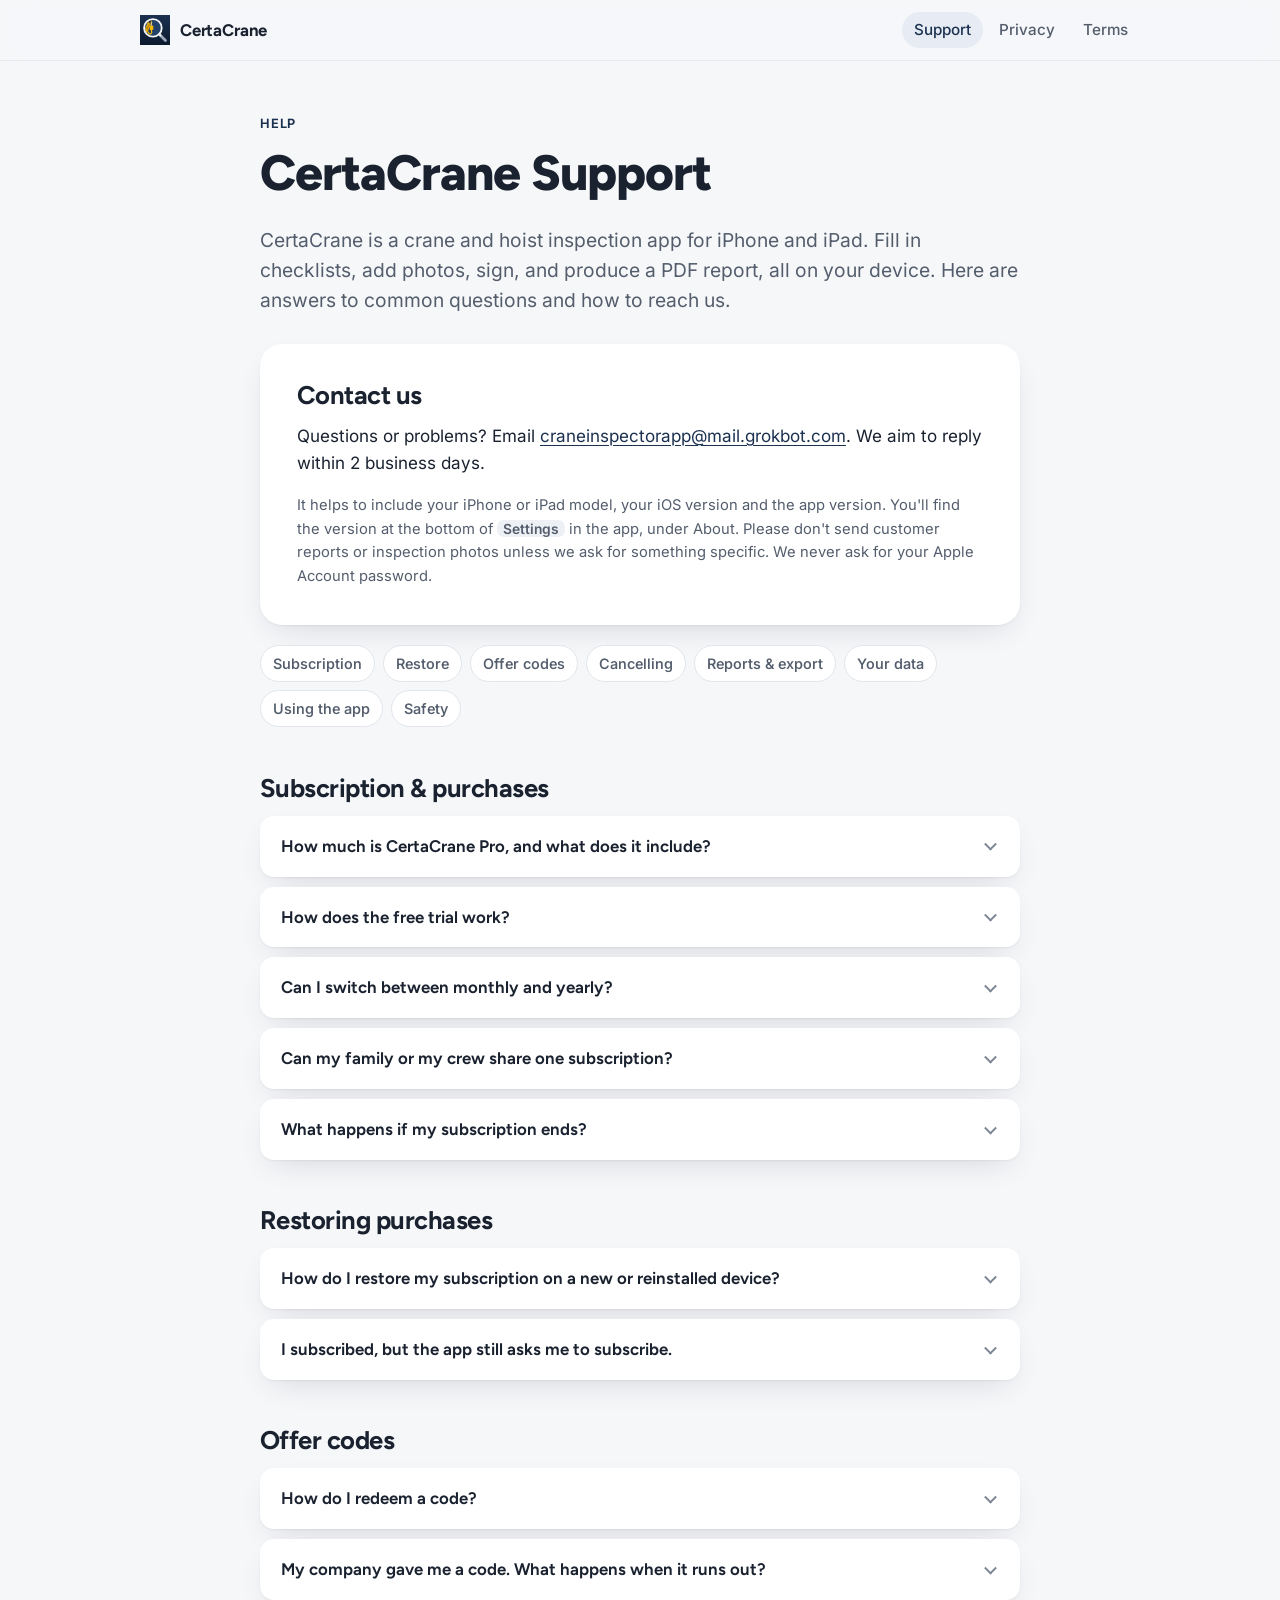
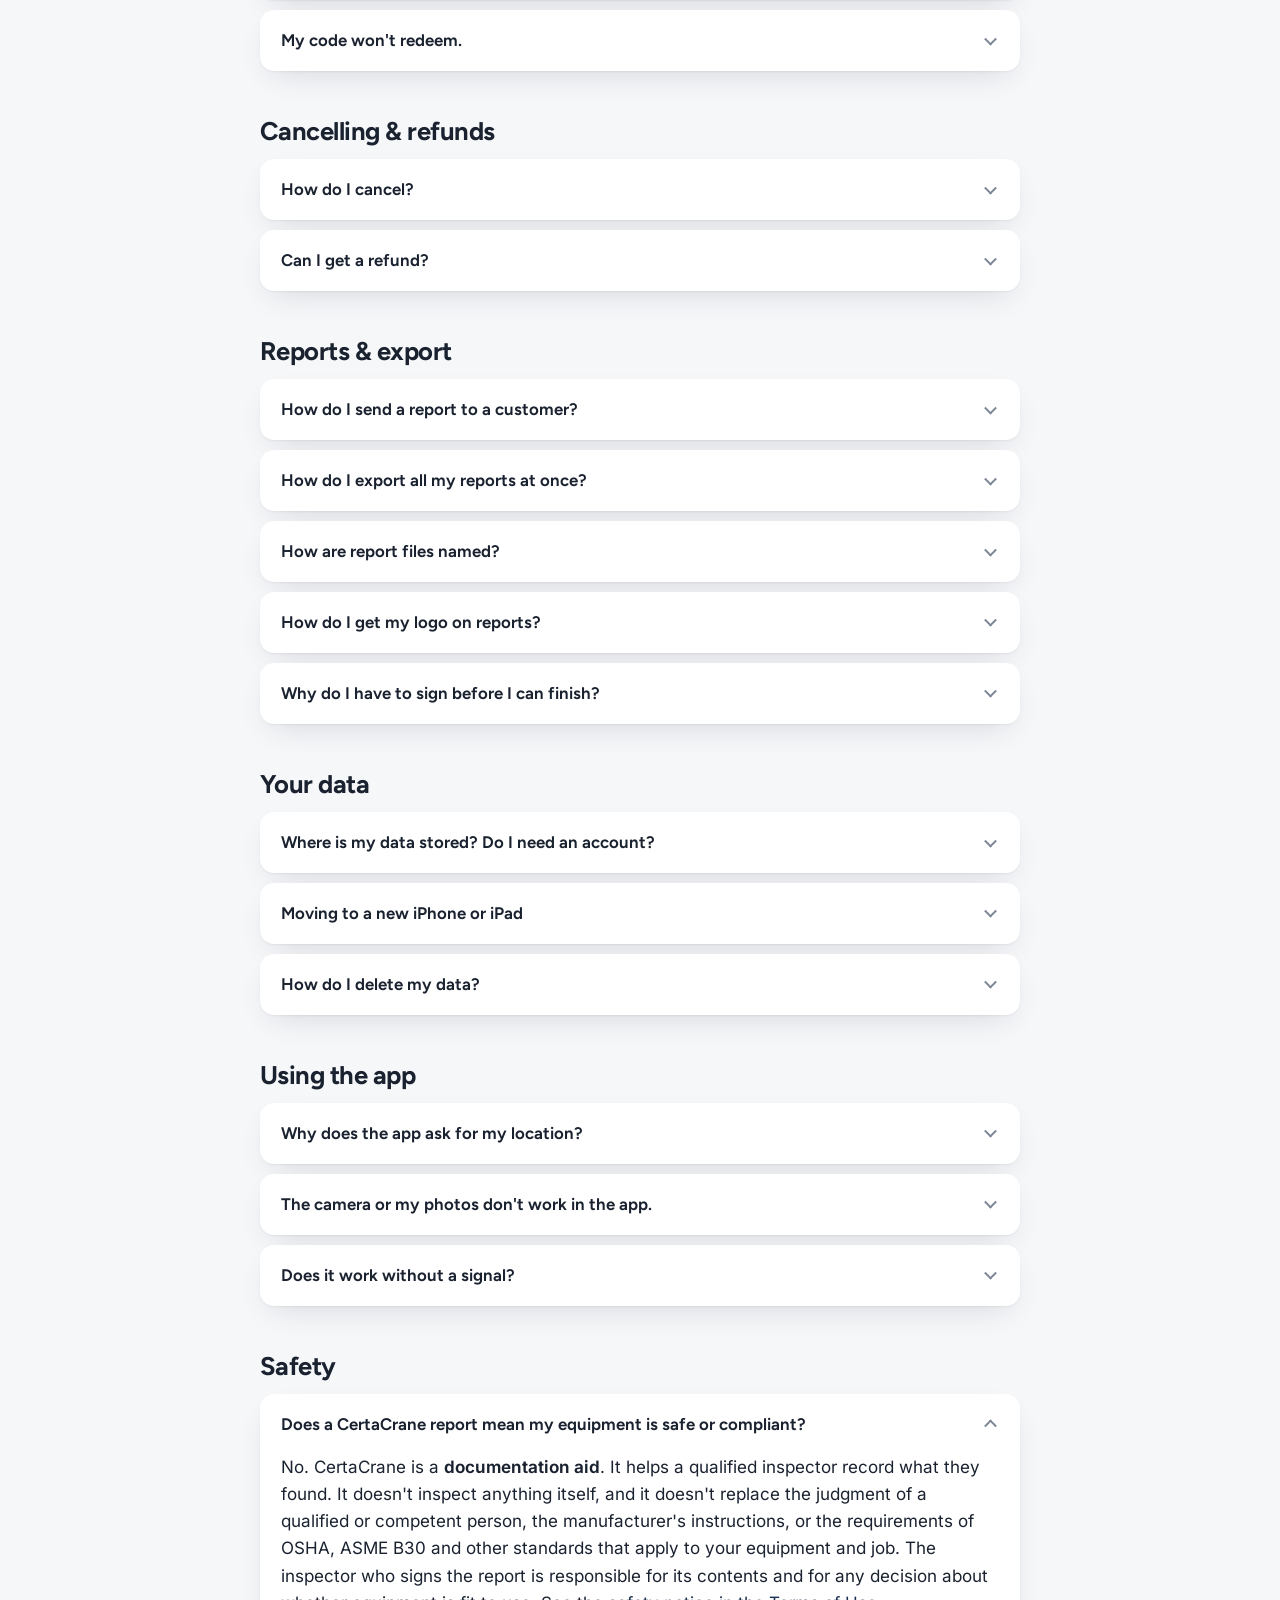
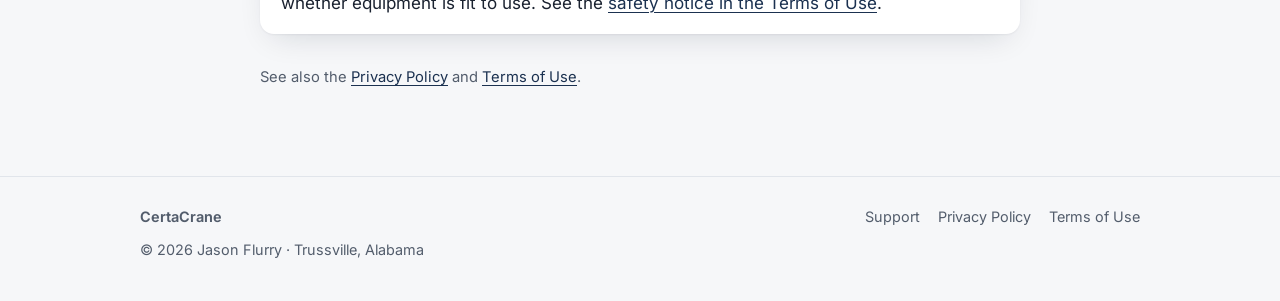
==== index.html @ 01663f9f "CertaCrane support site" ====
<!doctype html>
<html lang="en">
<head>
  <meta charset="utf-8">
  <meta name="viewport" content="width=device-width, initial-scale=1, viewport-fit=cover">
  <title>Support · CertaCrane</title>
  <meta name="description" content="Help with CertaCrane for iPhone and iPad: plans and the 7-day free trial, restoring purchases, redeeming offer codes, cancelling, sharing and exporting PDF reports, and how to contact us.">
  <meta name="theme-color" content="#F6F7F9" media="(prefers-color-scheme: light)">
  <meta name="theme-color" content="#0C1A2E" media="(prefers-color-scheme: dark)">
  <link rel="icon" href="favicon.svg" type="image/svg+xml">
  <link rel="stylesheet" href="assets/site.css">
</head>
<body>
  <a class="skip" href="#main">Skip to content</a>
  <header class="site-header">
    <div class="wrap-wide bar">
      <a class="brand" href="./" aria-label="CertaCrane support home"><img src="assets/icon.svg" alt="" width="30" height="30"><span>CertaCrane</span></a>
      <nav class="nav" aria-label="Site">
        <a href="./" aria-current="page">Support</a>
        <a href="privacy/">Privacy</a>
        <a href="terms/">Terms</a>
      </nav>
    </div>
  </header>

  <main id="main">
    <div class="wrap">
      <header class="page-head">
        <span class="eyebrow">Help</span>
        <h1>CertaCrane Support</h1>
        <p class="lede">CertaCrane is a crane and hoist inspection app for iPhone and iPad. Fill in checklists, add photos, sign, and produce a PDF report, all on your device. Here are answers to common questions and how to reach us.</p>
      </header>

      <div class="card" id="contact">
        <h2 style="margin-top:0">Contact us</h2>
        <p>Questions or problems? Email <a href="mailto:craneinspectorapp@mail.grokbot.com">craneinspectorapp@mail.grokbot.com</a>. We aim to reply within 2 business days.</p>
        
        <p class="muted small" style="margin-bottom:0">It helps to include your iPhone or iPad model, your iOS version and the app version. You'll find the version at the bottom of <span class="path">Settings</span> in the app, under About. Please don't send customer reports or inspection photos unless we ask for something specific. We never ask for your Apple Account password.</p>
      </div>

      <ul class="toc" aria-label="Topics">
        <li><a href="#subscription">Subscription</a></li>
        <li><a href="#restore">Restore</a></li>
        <li><a href="#codes">Offer codes</a></li>
        <li><a href="#cancel">Cancelling</a></li>
        <li><a href="#reports">Reports &amp; export</a></li>
        <li><a href="#data">Your data</a></li>
        <li><a href="#app">Using the app</a></li>
        <li><a href="#safety">Safety</a></li>
      </ul>

      <section class="faq">
        <h2 id="subscription">Subscription &amp; purchases</h2>

        <details>
          <summary>How much is CertaCrane Pro, and what does it include?</summary>
          <div>
            <p>CertaCrane Pro has two plans: <strong>$499 per year</strong> or <strong>$99 per month</strong> (US prices; the App Store shows the price in your country before you buy). Yearly works out to about $41.58 a month, which is $689 less than paying monthly for 12 months ($1,188).</p>
            <p>Both plans include the same things: starting new inspections of every type in the app and generating signed PDF reports with your company name and logo. A subscription is needed to start an inspection and to generate its final report.</p>
            <p>Both plans are auto-renewing subscriptions sold through Apple. They renew automatically unless you cancel at least 24 hours before the end of the current period. Full details are in the <a href="terms/#subscription">Terms of Use</a>.</p>
          </div>
        </details>

        <details>
          <summary>How does the free trial work?</summary>
          <div>
            <p>New subscribers get a <strong>7-day free trial</strong> with either plan. You pick Monthly or Yearly when you start, and you aren't charged during the 7 days. If you don't cancel, the plan you picked starts automatically when the trial ends and your Apple Account is charged.</p>
            <p>To avoid being charged, cancel at least 24 hours before the trial ends (see <a href="#cancel-how">How do I cancel?</a>). The free trial is available once per Apple Account, for either plan.</p>
          </div>
        </details>

        <details>
          <summary>Can I switch between monthly and yearly?</summary>
          <div>
            <p>Yes. Go to <span class="path">iOS Settings → your name → Subscriptions → CertaCrane</span> and choose the other plan. Apple shows you when the change takes effect before you confirm. You only have one plan at a time.</p>
          </div>
        </details>

        <details>
          <summary>Can my family or my crew share one subscription?</summary>
          <div>
            <p>CertaCrane Pro doesn't support Apple Family Sharing, so each person who inspects needs their own subscription on their own Apple Account. If your company gives its inspectors codes, see <a href="#codes">Offer codes</a>.</p>
          </div>
        </details>

        <details>
          <summary>What happens if my subscription ends?</summary>
          <div>
            <p>Nothing is deleted. Your completed reports stay on your device, and you can still open, share and export them. Drafts stay saved too. You'll need an active subscription again to start a new inspection or to generate the final report for a draft.</p>
          </div>
        </details>

        <h2 id="restore">Restoring purchases</h2>

        <details>
          <summary>How do I restore my subscription on a new or reinstalled device?</summary>
          <div>
            <p>Make sure you're signed in with the same Apple Account you subscribed with. Then, in the app, open <span class="path">Settings → Subscription → Restore Purchases</span>. The subscription screen has a Restore Purchases button too. Pro unlocks as soon as Apple confirms your subscription.</p>
            <p>Restoring brings back your <em>subscription</em>, not your inspections. Drafts, reports and photos are stored only on the device where you made them. See <a href="#new-device">Moving to a new iPhone or iPad</a>.</p>
          </div>
        </details>

        <details>
          <summary>I subscribed, but the app still asks me to subscribe.</summary>
          <div>
            <ul>
              <li>Check that you're signed in with the Apple Account you used to subscribe (<span class="path">iOS Settings → your name</span>).</li>
              <li>Connect to Wi-Fi or cellular and tap <span class="path">Restore Purchases</span>.</li>
              <li>If your purchase needed approval (for example, Ask to Buy), Pro unlocks once it's approved.</li>
              <li>Check <span class="path">iOS Settings → your name → Subscriptions</span> to confirm the subscription is active.</li>
            </ul>
            <p>Still stuck? <a href="#contact">Email us</a> with the date you subscribed. Please don't send payment details.</p>
          </div>
        </details>

        <h2 id="codes">Offer codes</h2>

        <details>
          <summary>How do I redeem a code?</summary>
          <div>
            <p>In the app, open <span class="path">Settings → Subscription → Redeem Code</span>, or tap <span class="path">Redeem Code</span> on the subscription screen. Apple's redemption sheet opens; type or paste the code and confirm. Pro unlocks right away.</p>
            <p>You can also redeem a code in the App Store app: tap your profile picture, then <span class="path">Redeem Gift Card or Code</span>.</p>
          </div>
        </details>

        <details>
          <summary>My company gave me a code. What happens when it runs out?</summary>
          <div>
            <p>A code gives you CertaCrane Pro for the period it covers, such as a free year. Apple shows the code's terms on the redemption sheet before you confirm, including whether it renews afterwards. Company codes don't renew on their own, so you won't be charged when the code period ends. To keep Pro after that, subscribe to a plan or get a new code. You can check when your access ends in <span class="path">Settings → Subscription</span> in the app, or in <span class="path">iOS Settings → your name → Subscriptions</span>.</p>
            
          </div>
        </details>

        <details>
          <summary>My code won't redeem.</summary>
          <div>
            <ul>
              <li>Check the code for typos. Characters such as O and 0, or I and 1, are easy to mix up.</li>
              <li>Each code works once. It may also have expired, or it may be for a different country's App Store.</li>
              <li>Some codes are only for people who haven't subscribed before, or can't be used while another subscription is active.</li>
            </ul>
            <p>If you got the code from your company, ask them for a new one. Otherwise <a href="#contact">email us</a>.</p>
          </div>
        </details>

        <h2 id="cancel">Cancelling &amp; refunds</h2>

        <details id="cancel-how">
          <summary>How do I cancel?</summary>
          <div>
            <p>Subscriptions are managed by Apple. Go to <span class="path">iOS Settings → your name → Subscriptions → CertaCrane</span> and tap Cancel Subscription. While you're subscribed you can also open <span class="path">Settings → Subscription → Manage Subscription</span> in the app.</p>
            <p>Cancel at least 24 hours before your free trial ends or your renewal date to avoid the next charge. You keep Pro until the end of the trial or the period you've paid for.</p>
            <p><strong>Deleting the app doesn't cancel a subscription.</strong></p>
          </div>
        </details>

        <details>
          <summary>Can I get a refund?</summary>
          <div>
            <p>Refunds are handled by Apple, not by us. You can request one at <a href="https://reportaproblem.apple.com">reportaproblem.apple.com</a>. We can't cancel subscriptions or issue refunds ourselves.</p>
          </div>
        </details>

        <h2 id="reports">Reports &amp; export</h2>

        <details>
          <summary>How do I send a report to a customer?</summary>
          <div>
            <p>From the home screen, open <span class="path">Reports</span>, tap the report, then tap <span class="path">Share / Send</span>. The iOS share sheet opens, so you can email it, send it in Messages, AirDrop it, save it to Files or print it. Reports are PDF files.</p>
          </div>
        </details>

        <details>
          <summary>How do I export all my reports at once?</summary>
          <div>
            <p>Open <span class="path">Settings → Data Management → Export All Completed Reports</span>. The share sheet opens with every completed PDF, so you can save them all to Files, a cloud drive or a computer in one go. Exporting works even without an active subscription.</p>
          </div>
        </details>

        <details>
          <summary>How are report files named?</summary>
          <div>
            <p>You choose. In <span class="path">Settings → Data Management → File Naming Convention</span>, pick up to two setup fields (for example, the customer and the unit). The date is added to the end. A preview shows what the file name will look like.</p>
          </div>
        </details>

        <details>
          <summary>How do I get my logo on reports?</summary>
          <div>
            <p>Open <span class="path">Settings → Company Logo</span>. You can take a photo, pick one from your photo library, or import a PNG, JPEG or HEIC file from Files. Your logo appears in the header of every page of new reports. Reports you've already made don't change.</p>
          </div>
        </details>

        <details>
          <summary>Why do I have to sign before I can finish?</summary>
          <div>
            <p>A finished report is the inspector's record, so the app asks for a signature before it generates the PDF. You can draw your signature on the screen or upload a picture of it. The signature appears on that report.</p>
          </div>
        </details>

        <h2 id="data">Your data</h2>

        <details>
          <summary>Where is my data stored? Do I need an account?</summary>
          <div>
            <p>There's no account and no CertaCrane server. Everything you enter stays on your iPhone or iPad: drafts are saved as files in the app, finished reports are PDF files, and photos stay in the app's own storage. We can't see any of it. Reports leave your device only when you share or export them. See the <a href="privacy/">Privacy Policy</a> for details.</p>
            <p>Because nothing syncs, an inspection started on your iPhone won't appear on your iPad.</p>
          </div>
        </details>

        <details id="new-device">
          <summary>Moving to a new iPhone or iPad</summary>
          <div>
            <p>The app's data normally comes across when you set up the new device from an iCloud backup or a computer backup of the old one, or with Quick Start. If you aren't moving that way, <strong>export your reports first</strong> (<span class="path">Settings → Data Management → Export All Completed Reports</span>) and save them somewhere safe, such as Files or iCloud Drive. Finish or note any drafts before you switch.</p>
            <p>Then install CertaCrane on the new device and tap <span class="path">Restore Purchases</span> to bring back your subscription.</p>
          </div>
        </details>

        <details>
          <summary>How do I delete my data?</summary>
          <div>
            <ul>
              <li><strong>A draft or a report:</strong> in <span class="path">Drafts</span> or <span class="path">Reports</span>, swipe left on it and delete it.</li>
              <li><strong>Saved setup history</strong> (recently used customer and unit details): <span class="path">Settings → Data Management → Clear saved setup history</span>.</li>
              <li><strong>Your logo:</strong> <span class="path">Settings → Company Logo</span>.</li>
              <li><strong>Your profile:</strong> edit or clear the fields in <span class="path">Settings → Profile</span>.</li>
              <li><strong>Everything:</strong> deleting the app removes all of its data from that device.</li>
            </ul>
            <p>Deleting can't be undone, so export anything you want to keep first. Reports you've already sent stay wherever you sent them. We don't have a copy of your data, so we can't recover it for you.</p>
          </div>
        </details>

        <h2 id="app">Using the app</h2>

        <details>
          <summary>Why does the app ask for my location?</summary>
          <div>
            <p>Only to fill in a city and state for you: the job location on a new inspection, and your company's city and state in your profile. It's optional; you can always type the location instead.</p>
            <p>To stop automatic filling, turn off <span class="path">Settings → Field Shortcuts → Auto-fill location from city &amp; state</span>. To turn off location access completely, go to <span class="path">iOS Settings → Apps → CertaCrane → Location</span> (on iOS 17: <span class="path">Settings → CertaCrane → Location</span>) and choose Never.</p>
          </div>
        </details>

        <details>
          <summary>The camera or my photos don't work in the app.</summary>
          <div>
            <p>Check <span class="path">iOS Settings → Apps → CertaCrane</span> (on iOS 17: <span class="path">Settings → CertaCrane</span>) and allow Camera (and Photos, if it's listed). Then go back to the app and try again.</p>
          </div>
        </details>

        <details>
          <summary>Does it work without a signal?</summary>
          <div>
            <p>Yes. Inspections, photos, signatures and reports all work offline. You need a connection only to subscribe, restore purchases, redeem a code, use location autofill, or send a report.</p>
          </div>
        </details>

        <h2 id="safety">Safety</h2>

        <details open>
          <summary>Does a CertaCrane report mean my equipment is safe or compliant?</summary>
          <div>
            <p>No. CertaCrane is a <strong>documentation aid</strong>. It helps a qualified inspector record what they found. It doesn't inspect anything itself, and it doesn't replace the judgment of a qualified or competent person, the manufacturer's instructions, or the requirements of OSHA, ASME B30 and other standards that apply to your equipment and job. The inspector who signs the report is responsible for its contents and for any decision about whether equipment is fit to use. See the <a href="terms/#safety">safety notice in the Terms of Use</a>.</p>
          </div>
        </details>
      </section>

      <p class="muted small" style="margin-top:32px">See also the <a href="privacy/">Privacy Policy</a> and <a href="terms/">Terms of Use</a>.</p>
    </div>
  </main>

  <footer class="site-footer">
    <div class="wrap-wide row">
      <div>
        <strong>CertaCrane</strong>
        <p>© 2026 Jason Flurry · Trussville, Alabama</p>
      </div>
      <nav aria-label="Footer">
        <a href="./">Support</a>
        <a href="privacy/">Privacy Policy</a>
        <a href="terms/">Terms of Use</a>
      </nav>
    </div>
  </footer>
</body>
</html>
---- assets/site.css ----
/* CertaCrane — support, privacy and terms pages.
   Layout and components follow the Kitchen Table Finance site (jflurry-design/ledger-site).
   Colors come from the CertaCrane icon: navy #1B3150 → #0C1A2E, crane yellow #F5B700 / #C98F00.
   Fonts: Figtree + Inter (SIL OFL 1.1), self-hosted. */

@font-face {
  font-family: "Figtree";
  src: url("fonts/figtree-latin-var.woff2") format("woff2-variations"),
       url("fonts/figtree-latin-var.woff2") format("woff2");
  font-weight: 300 900;
  font-style: normal;
  font-display: swap;
}
@font-face {
  font-family: "Inter";
  src: url("fonts/inter-latin-var.woff2") format("woff2-variations"),
       url("fonts/inter-latin-var.woff2") format("woff2");
  font-weight: 100 900;
  font-style: normal;
  font-display: swap;
}

:root {
  color-scheme: light dark;
  --canvas: #F6F7F9;
  --surface: #FFFFFF;
  --fill: #EDF0F4;
  --text: #1A2230;
  --text-2: #535D6C;
  --text-3: #7E8796;
  --separator: #E1E5EB;
  --accent: #1B3150;
  --accent-pressed: #0C1A2E;
  --accent-graphic: #C98F00;
  --accent-tint: #E7ECF4;
  --on-accent: #FFFFFF;
  --honey-tint: #FFF4D1;
  --honey-text: #6E4E00;
  --honey-edge: #F5B700;
  --shadow: 0 1px 2px rgba(12, 26, 46, .05), 0 12px 32px -12px rgba(12, 26, 46, .16);
  --radius: 22px;
  --radius-s: 14px;
  --font-display: "Figtree", ui-rounded, system-ui, sans-serif;
  --font-text: "Inter", system-ui, sans-serif;
}

@media (prefers-color-scheme: dark) {
  :root {
    --canvas: #0C1A2E;
    --surface: #14263F;
    --fill: #1E3352;
    --text: #F2F4F7;
    --text-2: #A9B4C4;
    --text-3: #8592A5;
    --separator: #243A5A;
    --accent: #F5B700;
    --accent-pressed: #FFC933;
    --accent-graphic: #F5B700;
    --accent-tint: #1B3150;
    --on-accent: #0C1A2E;
    --honey-tint: #3A3018;
    --honey-text: #F7CF5A;
    --honey-edge: #C98F00;
    --shadow: none;
  }
}

*, *::before, *::after { box-sizing: border-box; }

html { -webkit-text-size-adjust: 100%; text-size-adjust: 100%; }

body {
  margin: 0;
  background: var(--canvas);
  color: var(--text);
  font-family: var(--font-text);
  font-size: 1.0625rem;
  line-height: 1.6;
  -webkit-font-smoothing: antialiased;
  -moz-osx-font-smoothing: grayscale;
}

a { color: var(--accent); text-underline-offset: .18em; text-decoration-thickness: 1px; }
a:hover { color: var(--accent-pressed); }
a:focus-visible, button:focus-visible, summary:focus-visible {
  outline: 3px solid var(--accent-graphic);
  outline-offset: 3px;
  border-radius: 8px;
}

.skip {
  position: absolute; left: -999px; top: 8px;
  background: var(--accent); color: var(--on-accent);
  padding: 8px 14px; border-radius: 10px; z-index: 10;
}
.skip:focus { left: 12px; }

.wrap { width: min(100% - 40px, 760px); margin-inline: auto; }
.wrap-wide { width: min(100% - 40px, 1000px); margin-inline: auto; }

/* Header */
.site-header {
  position: sticky; top: 0; z-index: 5;
  background: color-mix(in srgb, var(--canvas) 82%, transparent);
  -webkit-backdrop-filter: saturate(180%) blur(16px);
  backdrop-filter: saturate(180%) blur(16px);
  border-bottom: 1px solid color-mix(in srgb, var(--separator) 70%, transparent);
}
.site-header .bar {
  display: flex; align-items: center; justify-content: space-between;
  gap: 16px; min-height: 60px;
}
.brand {
  display: inline-flex; align-items: center; gap: 10px;
  color: var(--text); text-decoration: none;
  font-family: var(--font-display); font-weight: 700; font-size: 1.05rem; letter-spacing: -.01em;
}
.brand:hover { color: var(--text); }
.brand svg, .brand img { width: 30px; height: 30px; flex: none; display: block; }
.nav { display: flex; gap: 4px; flex-wrap: wrap; justify-content: flex-end; }
.nav a {
  color: var(--text-2); text-decoration: none; font-size: .95rem; font-weight: 500;
  padding: 6px 12px; border-radius: 999px;
}
.nav a:hover { color: var(--text); background: var(--fill); }
.nav a[aria-current="page"] { color: var(--accent); background: var(--accent-tint); }

@media (max-width: 560px) {
  .brand span { display: none; }
  .nav a { padding: 6px 10px; font-size: .9rem; }
}

/* Type */
h1, h2, h3 {
  font-family: var(--font-display);
  letter-spacing: -.02em;
  line-height: 1.15;
  margin: 0 0 .5em;
}
h1 { font-size: clamp(2.1rem, 5.5vw, 3.1rem); font-weight: 800; }
h2 { font-size: clamp(1.35rem, 3vw, 1.6rem); font-weight: 700; margin-top: 2.2em; }
h3 { font-size: 1.12rem; font-weight: 700; margin-top: 1.6em; letter-spacing: -.01em; }
p, ul, ol { margin: 0 0 1em; }
ul, ol { padding-left: 1.25em; }
li { margin: .35em 0; }
li::marker { color: var(--accent-graphic); }
strong { font-weight: 650; }
.lede { font-size: 1.2rem; color: var(--text-2); line-height: 1.55; }
.muted { color: var(--text-2); }
.small { font-size: .92rem; }
.path {
  font-weight: 600; white-space: nowrap;
  background: var(--fill); padding: .05em .45em; border-radius: 7px; font-size: .94em;
}
code {
  font-family: ui-monospace, "SF Mono", Menlo, Consolas, monospace; font-size: .9em;
  background: var(--fill); padding: .1em .4em; border-radius: 6px;
}

/* Page layout */
main { padding: 48px 0 72px; }
.page-head { margin-bottom: 28px; }
.eyebrow {
  display: inline-block; font-size: .8rem; font-weight: 650; letter-spacing: .06em; text-transform: uppercase;
  color: var(--accent); margin-bottom: 10px;
}
.updated { color: var(--text-2); font-size: .95rem; }

.card {
  background: var(--surface);
  border-radius: var(--radius);
  box-shadow: var(--shadow);
  border: 1px solid var(--separator);
  padding: clamp(22px, 4vw, 36px);
  margin: 20px 0;
}
@media (prefers-color-scheme: light) { .card { border-color: transparent; } }
.card > :first-child { margin-top: 0; }
.card > :last-child { margin-bottom: 0; }

.callout {
  background: var(--accent-tint);
  border-radius: var(--radius-s);
  padding: 18px 20px;
  margin: 20px 0;
}
.callout > :last-child { margin-bottom: 0; }
.callout strong { color: var(--text); }

.toc { display: flex; flex-wrap: wrap; gap: 8px; margin: 8px 0 0; padding: 0; list-style: none; }
.toc li { margin: 0; }
.toc a {
  display: inline-block; text-decoration: none; font-size: .9rem; font-weight: 550;
  color: var(--text-2); background: var(--surface); border: 1px solid var(--separator);
  padding: 6px 12px; border-radius: 999px;
}
.toc a:hover { color: var(--accent); border-color: var(--accent-graphic); }

/* Email placeholder */
.email-placeholder {
  display: inline-block;
  font-weight: 650;
  color: var(--honey-text);
  background: var(--honey-tint);
  padding: .05em .55em;
  border-radius: 8px;
}

/* FAQ */
.faq details {
  background: var(--surface); border-radius: var(--radius-s); border: 1px solid var(--separator);
  margin: 10px 0; padding: 0 20px;
}
@media (prefers-color-scheme: light) { .faq details { border-color: transparent; box-shadow: var(--shadow); } }
.faq summary {
  cursor: pointer; list-style: none; padding: 16px 28px 16px 0; position: relative;
  font-family: var(--font-display); font-weight: 650; font-size: 1.05rem;
}
.faq summary::-webkit-details-marker { display: none; }
.faq summary::after {
  content: ""; position: absolute; right: 4px; top: 50%; width: 9px; height: 9px;
  border-right: 2px solid var(--text-3); border-bottom: 2px solid var(--text-3);
  transform: translateY(-70%) rotate(45deg); transition: transform .2s ease;
}
.faq details[open] summary::after { transform: translateY(-30%) rotate(225deg); }
.faq details > div { padding: 0 0 16px; }
.faq details > div > :last-child { margin-bottom: 0; }
.faq h2 { margin-top: 1.8em; }

/* Footer */
.site-footer { border-top: 1px solid var(--separator); padding: 28px 0 40px; color: var(--text-2); font-size: .9rem; }
.site-footer .row { display: flex; flex-wrap: wrap; justify-content: space-between; gap: 12px 24px; }
.site-footer nav { display: flex; gap: 18px; flex-wrap: wrap; }
.site-footer a { color: var(--text-2); text-decoration: none; }
.site-footer a:hover { color: var(--accent); }
.site-footer p { margin: 10px 0 0; }

@media (prefers-reduced-motion: reduce) {
  * { transition: none !important; scroll-behavior: auto !important; }
}
@media (prefers-reduced-motion: no-preference) { html { scroll-behavior: smooth; } }

@media print {
  .site-header, .site-footer, .skip, .toc { display: none; }
  body { background: #fff; color: #000; }
  .card, .feature, .faq details { box-shadow: none; border: 1px solid #ddd; }
  .faq details > div { display: block; }
}


/* Safety notice (terms + support) */
.warning {
  background: var(--honey-tint);
  border-left: 5px solid var(--honey-edge);
  border-radius: var(--radius-s);
  padding: 18px 20px;
  margin: 20px 0;
}
.warning > :last-child { margin-bottom: 0; }
.warning h2 { margin-top: 0; font-size: 1.25rem; }
.warning strong { color: var(--text); }

/* Permission strings (privacy) */
.perm { width: 100%; border-collapse: collapse; margin: 0 0 1.2em; font-size: .97rem; }
.perm th, .perm td { text-align: left; vertical-align: top; padding: 10px 8px; border-bottom: 1px solid var(--separator); }
.perm th { font-family: var(--font-display); font-weight: 650; color: var(--text-2); font-size: .9rem; }
.perm q { quotes: "\201C" "\201D"; font-style: italic; }
@media (max-width: 560px) {
  .perm, .perm tbody, .perm tr, .perm td { display: block; width: 100%; }
  .perm thead { display: none; }
  .perm tr { border-bottom: 1px solid var(--separator); padding: 8px 0; }
  .perm td { border: 0; padding: 4px 0; }
}
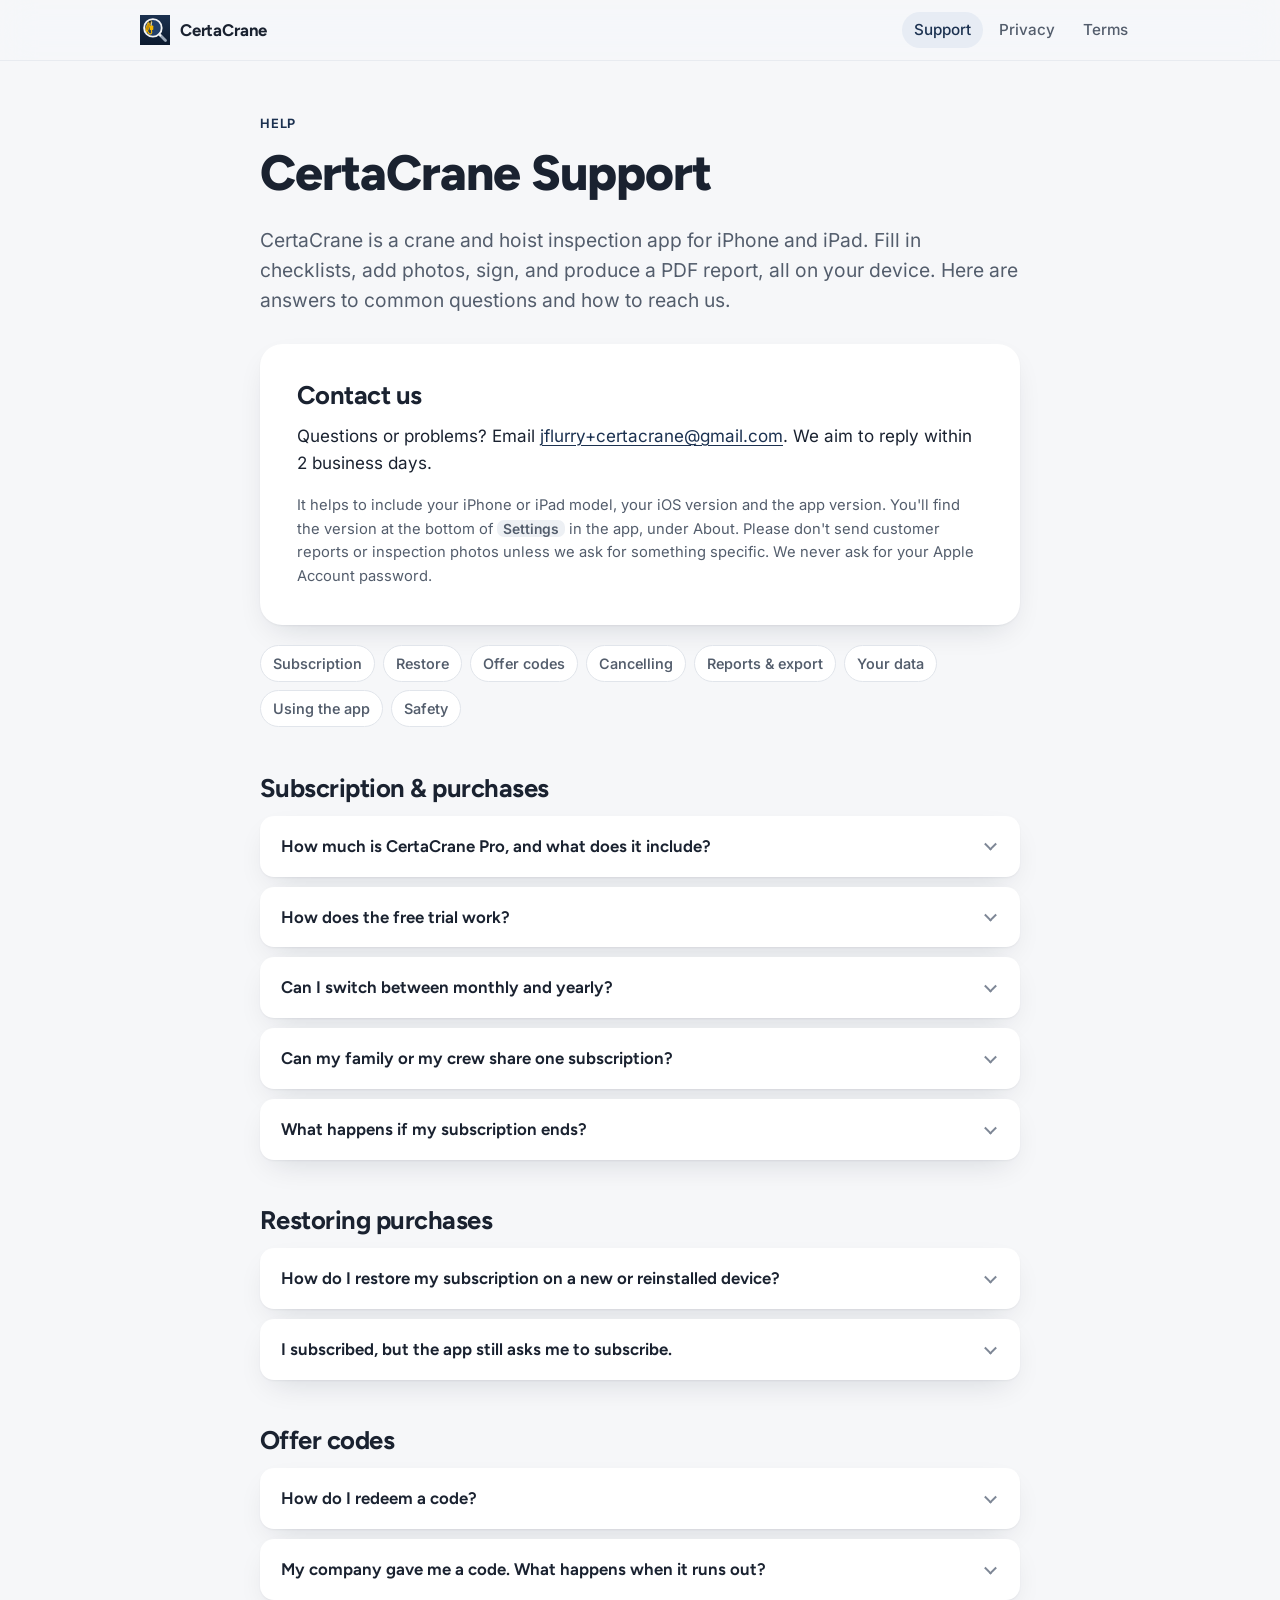
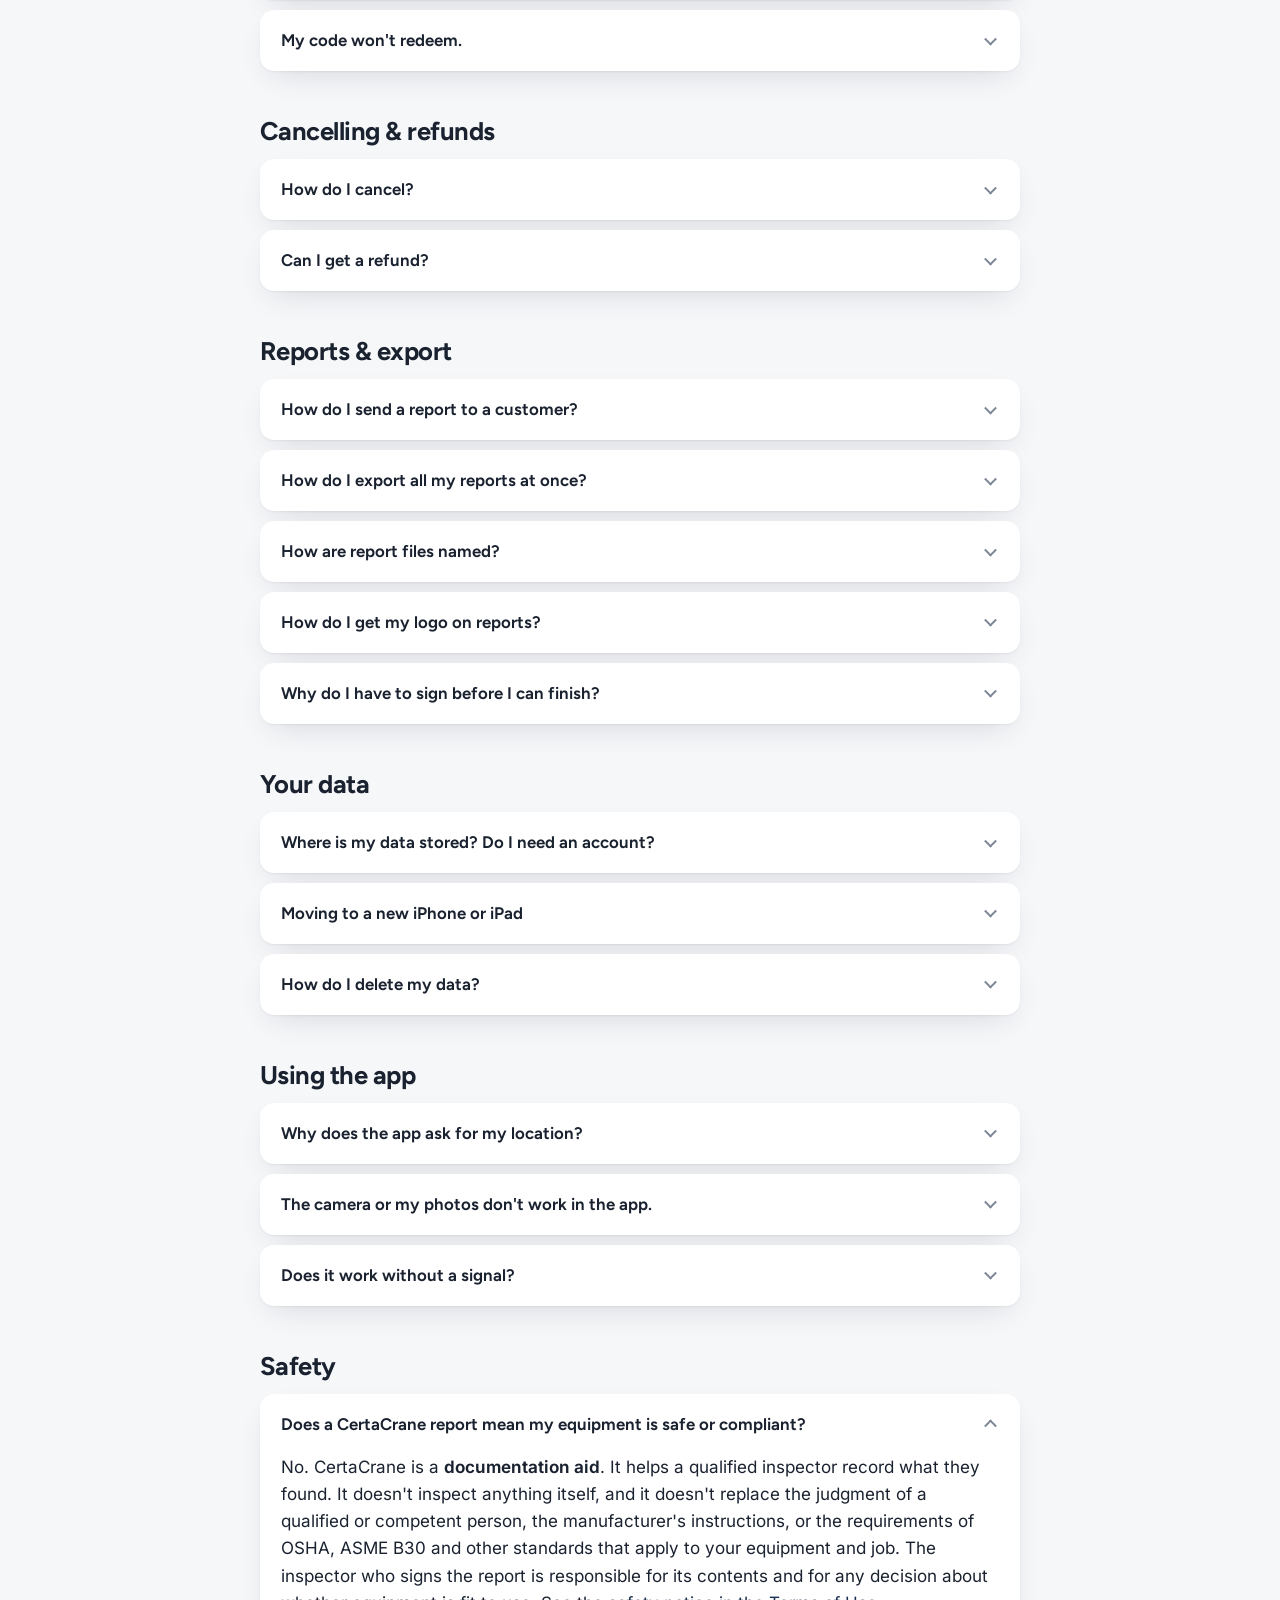
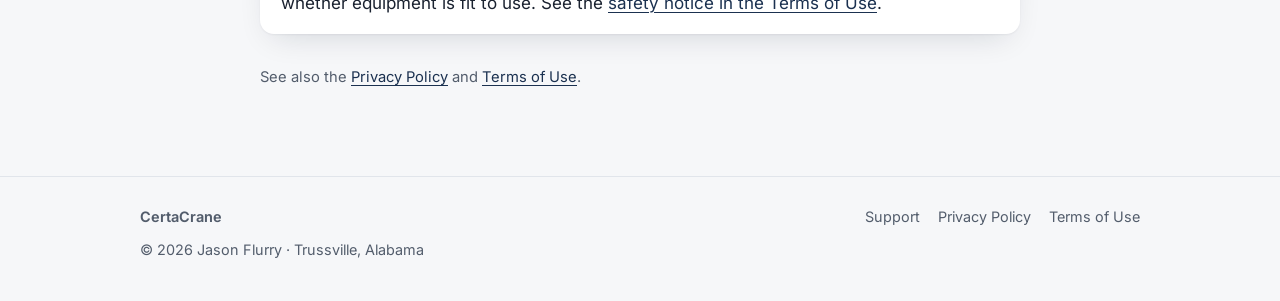
==== commit 0e54d0ce: "Support email: jflurry+certacrane@gmail.com" ====
--- a/index.html
+++ b/index.html
@@ -33,7 +33,7 @@
 
       <div class="card" id="contact">
         <h2 style="margin-top:0">Contact us</h2>
-        <p>Questions or problems? Email <a href="mailto:craneinspectorapp@mail.grokbot.com">craneinspectorapp@mail.grokbot.com</a>. We aim to reply within 2 business days.</p>
+        <p>Questions or problems? Email <a href="mailto:jflurry+certacrane@gmail.com">jflurry+certacrane@gmail.com</a>. We aim to reply within 2 business days.</p>
         
         <p class="muted small" style="margin-bottom:0">It helps to include your iPhone or iPad model, your iOS version and the app version. You'll find the version at the bottom of <span class="path">Settings</span> in the app, under About. Please don't send customer reports or inspection photos unless we ask for something specific. We never ask for your Apple Account password.</p>
       </div>
--- a/assets/site.css
+++ b/assets/site.css
@@ -149,7 +149,7 @@
 .muted { color: var(--text-2); }
 .small { font-size: .92rem; }
 .path {
-  font-weight: 600; white-space: nowrap;
+  font-weight: 600; white-space: normal; overflow-wrap: anywhere; -webkit-box-decoration-break: clone; box-decoration-break: clone;
   background: var(--fill); padding: .05em .45em; border-radius: 7px; font-size: .94em;
 }
 code {
